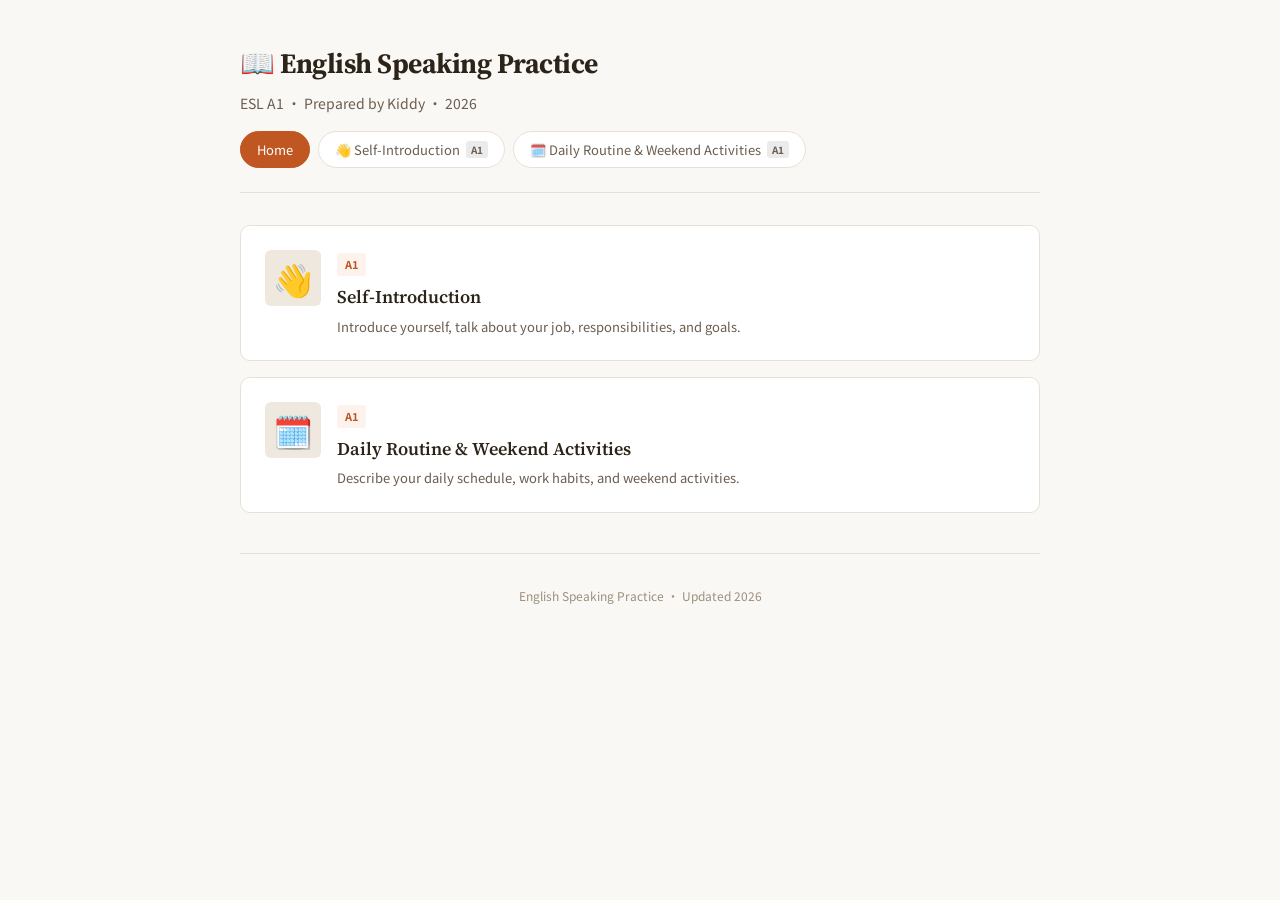
==== index.html @ 865c1ef8 "Initial commit: Unit 1 & Unit 2" ====
<!DOCTYPE html>
<html lang="en">
<head>
  <meta charset="UTF-8">
  <meta name="viewport" content="width=device-width, initial-scale=1.0">
  <title>English Speaking Practice</title>
  <link rel="stylesheet" href="css/style.css">
  <link rel="icon" href="data:image/svg+xml,<svg xmlns='http://www.w3.org/2000/svg' viewBox='0 0 100 100'><text y='.9em' font-size='90'>📖</text></svg>">
</head>
<body>
  <div class="app">
    <header class="site-header">
      <h1>📖 English Speaking Practice</h1>
      <p class="subtitle">ESL A1 · Prepared by Kiddy · 2026</p>
      <nav id="nav"></nav>
    </header>
    <main id="content">
      <p>Loading...</p>
    </main>
    <footer class="site-footer">
      English Speaking Practice · Updated 2026
    </footer>
  </div>
  <script src="js/app.js"></script>
</body>
</html>
---- css/style.css ----
@import url('https://fonts.googleapis.com/css2?family=Noto+Sans+TC:wght@300;400;500;700&family=Source+Serif+4:ital,wght@0,400;0,600;0,700;1,400&family=JetBrains+Mono:wght@400;500&display=swap');

:root {
  --bg: #faf8f5;
  --bg-card: #ffffff;
  --bg-hover: #f5f0ea;
  --bg-accent: #eee8df;
  --text: #2c2418;
  --text-secondary: #6b5d4f;
  --text-muted: #9c8e7e;
  --accent: #c05621;
  --accent-light: #fef3ec;
  --accent-dark: #9c3f12;
  --green: #2d6a4f;
  --green-light: #ecf5f0;
  --blue: #2563eb;
  --blue-light: #eff6ff;
  --border: #e8e0d6;
  --shadow: 0 1px 3px rgba(44,36,24,0.06), 0 1px 2px rgba(44,36,24,0.04);
  --shadow-lg: 0 4px 12px rgba(44,36,24,0.08), 0 2px 4px rgba(44,36,24,0.04);
  --radius: 10px;
  --radius-sm: 6px;
  --font-body: 'Noto Sans TC', sans-serif;
  --font-heading: 'Source Serif 4', serif;
  --font-mono: 'JetBrains Mono', monospace;
}

* { margin: 0; padding: 0; box-sizing: border-box; }

body {
  font-family: var(--font-body);
  background: var(--bg);
  color: var(--text);
  line-height: 1.7;
  font-size: 15px;
  -webkit-font-smoothing: antialiased;
}

/* ── Layout ── */
.app { max-width: 840px; margin: 0 auto; padding: 0 20px; }

/* ── Header ── */
.site-header {
  padding: 40px 0 24px;
  border-bottom: 1px solid var(--border);
  margin-bottom: 32px;
}
.site-header h1 {
  font-family: var(--font-heading);
  font-size: 28px;
  font-weight: 700;
  letter-spacing: -0.5px;
  color: var(--text);
}
.site-header .subtitle {
  color: var(--text-secondary);
  font-size: 14px;
  margin-top: 4px;
}
.site-header nav {
  display: flex;
  gap: 8px;
  margin-top: 16px;
  flex-wrap: wrap;
}
.nav-btn {
  display: inline-flex;
  align-items: center;
  gap: 6px;
  padding: 8px 16px;
  border: 1px solid var(--border);
  border-radius: 20px;
  background: var(--bg-card);
  color: var(--text-secondary);
  font-size: 13px;
  font-family: var(--font-body);
  cursor: pointer;
  transition: all 0.2s;
  text-decoration: none;
}
.nav-btn:hover { border-color: var(--accent); color: var(--accent); }
.nav-btn.active {
  background: var(--accent);
  color: white;
  border-color: var(--accent);
}
.nav-btn .level-tag {
  font-size: 10px;
  font-weight: 700;
  background: rgba(0,0,0,0.08);
  padding: 1px 5px;
  border-radius: 3px;
}
.nav-btn.active .level-tag {
  background: rgba(255,255,255,0.25);
}

/* ── Home ── */
.home-grid {
  display: grid;
  grid-template-columns: 1fr;
  gap: 16px;
}
.unit-card {
  background: var(--bg-card);
  border: 1px solid var(--border);
  border-radius: var(--radius);
  padding: 24px;
  cursor: pointer;
  transition: all 0.2s;
  display: flex;
  gap: 16px;
  align-items: flex-start;
}
.unit-card:hover {
  box-shadow: var(--shadow-lg);
  border-color: var(--accent);
  transform: translateY(-1px);
}
.unit-card .icon {
  font-size: 32px;
  flex-shrink: 0;
  width: 56px;
  height: 56px;
  display: flex;
  align-items: center;
  justify-content: center;
  background: var(--bg-accent);
  border-radius: var(--radius-sm);
}
.unit-card .info h3 {
  font-family: var(--font-heading);
  font-size: 18px;
  font-weight: 600;
  margin-bottom: 4px;
}
.unit-card .info p {
  color: var(--text-secondary);
  font-size: 13px;
  line-height: 1.5;
}
.unit-card .info .level {
  display: inline-block;
  font-size: 11px;
  font-weight: 700;
  color: var(--accent);
  background: var(--accent-light);
  padding: 2px 8px;
  border-radius: 3px;
  margin-bottom: 6px;
}

/* ── Unit Content ── */
.unit-view { padding-bottom: 80px; }
.unit-header {
  margin-bottom: 32px;
}
.unit-header h2 {
  font-family: var(--font-heading);
  font-size: 26px;
  font-weight: 700;
}
.unit-header .meta {
  color: var(--text-muted);
  font-size: 13px;
  margin-top: 4px;
}
.back-btn {
  display: inline-flex;
  align-items: center;
  gap: 4px;
  color: var(--text-secondary);
  font-size: 13px;
  cursor: pointer;
  margin-bottom: 12px;
  padding: 4px 0;
  border: none;
  background: none;
  font-family: var(--font-body);
}
.back-btn:hover { color: var(--accent); }

/* ── Section ── */
.section {
  margin-bottom: 32px;
}
.section-header {
  display: flex;
  align-items: center;
  justify-content: space-between;
  padding: 12px 0;
  border-bottom: 2px solid var(--border);
  margin-bottom: 16px;
  cursor: pointer;
  user-select: none;
}
.section-header h3 {
  font-family: var(--font-heading);
  font-size: 19px;
  font-weight: 600;
}
.section-header .toggle {
  font-size: 18px;
  color: var(--text-muted);
  transition: transform 0.2s;
}
.section-header .toggle.open { transform: rotate(180deg); }
.section-subtitle {
  color: var(--text-secondary);
  font-size: 13px;
  margin-bottom: 12px;
}

/* ── Vocabulary Table ── */
.vocab-table {
  width: 100%;
  border-collapse: collapse;
  background: var(--bg-card);
  border-radius: var(--radius);
  overflow: hidden;
  border: 1px solid var(--border);
}
.vocab-table th {
  text-align: left;
  padding: 10px 14px;
  font-size: 11px;
  font-weight: 700;
  text-transform: uppercase;
  letter-spacing: 0.5px;
  color: var(--text-muted);
  background: var(--bg-accent);
  border-bottom: 1px solid var(--border);
}
.vocab-table td {
  padding: 10px 14px;
  border-bottom: 1px solid var(--border);
  font-size: 14px;
  vertical-align: top;
}
.vocab-table tr:last-child td { border-bottom: none; }
.vocab-table tr:hover td { background: var(--bg-hover); }
.vocab-word {
  font-weight: 600;
  color: var(--accent-dark);
}
.vocab-chinese { color: var(--text-secondary); }
.vocab-example {
  color: var(--text-secondary);
  font-size: 13px;
  font-style: italic;
}

/* ── Practice Cards ── */
.practice-group { margin-bottom: 16px; }
.practice-label {
  font-weight: 600;
  font-size: 14px;
  color: var(--green);
  margin-bottom: 8px;
}
.practice-lines {
  background: var(--bg-card);
  border: 1px solid var(--border);
  border-radius: var(--radius);
  overflow: hidden;
}
.practice-line {
  padding: 10px 16px;
  border-bottom: 1px solid var(--border);
  font-size: 14px;
  line-height: 1.6;
  cursor: pointer;
  transition: background 0.15s;
  position: relative;
}
.practice-line:last-child { border-bottom: none; }
.practice-line:hover { background: var(--bg-hover); }
.practice-line.hidden-text .line-text {
  filter: blur(5px);
  user-select: none;
}
.practice-line.revealed .line-text { filter: none; }
.line-number {
  display: inline-block;
  width: 22px;
  color: var(--text-muted);
  font-size: 12px;
  font-family: var(--font-mono);
}

/* ── Fill in Blank ── */
.fill-item {
  background: var(--bg-card);
  border: 1px solid var(--border);
  border-radius: var(--radius);
  padding: 16px;
  margin-bottom: 10px;
}
.fill-prompt {
  font-family: var(--font-mono);
  font-size: 13px;
  color: var(--accent);
  margin-bottom: 6px;
}
.fill-template {
  font-size: 15px;
  margin-bottom: 8px;
}
.fill-answer {
  font-size: 14px;
  color: var(--green);
  padding: 8px 12px;
  background: var(--green-light);
  border-radius: var(--radius-sm);
  cursor: pointer;
  transition: all 0.2s;
}
.fill-answer.hidden {
  filter: blur(5px);
  user-select: none;
}

/* ── Q&A ── */
.qa-item {
  background: var(--bg-card);
  border: 1px solid var(--border);
  border-radius: var(--radius);
  padding: 16px;
  margin-bottom: 10px;
}
.qa-question {
  font-weight: 600;
  font-size: 15px;
  margin-bottom: 6px;
}
.qa-hint {
  color: var(--text-secondary);
  font-size: 13px;
  font-style: italic;
  cursor: pointer;
  padding: 6px 10px;
  background: var(--bg-accent);
  border-radius: var(--radius-sm);
  transition: all 0.2s;
}
.qa-hint.hidden {
  filter: blur(4px);
  user-select: none;
}

/* ── Role Play ── */
.scenario-name {
  font-weight: 600;
  font-size: 14px;
  color: var(--blue);
  margin-bottom: 10px;
  padding: 6px 12px;
  background: var(--blue-light);
  border-radius: var(--radius-sm);
  display: inline-block;
}
.dialogue {
  background: var(--bg-card);
  border: 1px solid var(--border);
  border-radius: var(--radius);
  overflow: hidden;
  margin-bottom: 16px;
}
.dialogue-line {
  padding: 10px 16px;
  border-bottom: 1px solid var(--border);
  display: flex;
  gap: 10px;
  font-size: 14px;
}
.dialogue-line:last-child { border-bottom: none; }
.speaker {
  font-weight: 700;
  flex-shrink: 0;
  min-width: 60px;
  color: var(--accent);
}
.speaker.b { color: var(--green); }

/* ── Phrases ── */
.phrase-card {
  background: var(--bg-card);
  border: 1px solid var(--border);
  border-radius: var(--radius);
  padding: 16px;
  margin-bottom: 10px;
}
.phrase-main {
  font-weight: 600;
  font-size: 16px;
  color: var(--accent-dark);
  margin-bottom: 4px;
}
.phrase-question {
  font-size: 13px;
  color: var(--blue);
  margin-bottom: 4px;
}
.phrase-example {
  font-size: 14px;
  color: var(--text-secondary);
}

/* ── Grammar ── */
.grammar-card {
  background: var(--bg-card);
  border: 1px solid var(--border);
  border-radius: var(--radius);
  padding: 16px;
  margin-bottom: 10px;
}
.grammar-rule {
  font-weight: 600;
  font-size: 15px;
  margin-bottom: 6px;
}
.grammar-usage {
  font-size: 13px;
  color: var(--text-secondary);
  margin-bottom: 8px;
}
.grammar-examples {
  display: flex;
  flex-wrap: wrap;
  gap: 6px;
}
.grammar-example-tag {
  font-size: 13px;
  padding: 4px 10px;
  background: var(--accent-light);
  border-radius: 12px;
  color: var(--accent-dark);
  font-family: var(--font-mono);
}
.grammar-example-sentence {
  font-size: 14px;
  padding: 6px 0;
  border-bottom: 1px solid var(--border);
  color: var(--text);
}
.grammar-example-sentence:last-child { border-bottom: none; }

/* ── Conversation ── */
.convo-card {
  background: var(--bg-card);
  border: 1px solid var(--border);
  border-radius: var(--radius);
  padding: 16px;
  margin-bottom: 10px;
}
.convo-question {
  font-weight: 600;
  font-size: 15px;
  margin-bottom: 8px;
  color: var(--blue);
}
.convo-answer {
  font-size: 14px;
  padding: 6px 10px;
  margin-bottom: 4px;
  background: var(--bg-hover);
  border-radius: var(--radius-sm);
  cursor: pointer;
  transition: all 0.15s;
}
.convo-answer:hover { background: var(--accent-light); }

/* ── Reading ── */
.reading-para {
  background: var(--bg-card);
  border: 1px solid var(--border);
  border-radius: var(--radius);
  padding: 16px;
  margin-bottom: 10px;
}
.reading-text {
  font-size: 15px;
  line-height: 1.8;
  margin-bottom: 8px;
}
.reading-vocab {
  display: flex;
  flex-wrap: wrap;
  gap: 4px;
}
.reading-vocab-tag {
  font-size: 11px;
  padding: 2px 8px;
  background: var(--accent-light);
  border-radius: 10px;
  color: var(--accent-dark);
  font-weight: 500;
}
.comprehension-item {
  background: var(--bg-card);
  border: 1px solid var(--border);
  border-radius: var(--radius);
  padding: 14px;
  margin-bottom: 8px;
}
.comprehension-q {
  font-weight: 600;
  font-size: 14px;
  margin-bottom: 6px;
}
.comprehension-a {
  font-size: 14px;
  color: var(--green);
  padding: 6px 10px;
  background: var(--green-light);
  border-radius: var(--radius-sm);
  cursor: pointer;
}
.comprehension-a.hidden {
  filter: blur(5px);
  user-select: none;
}

/* ── Tips / Notes ── */
.tip-card {
  display: flex;
  gap: 12px;
  background: var(--bg-card);
  border: 1px solid var(--border);
  border-radius: var(--radius);
  padding: 14px;
  margin-bottom: 8px;
  align-items: flex-start;
}
.tip-phrase {
  font-weight: 600;
  font-size: 14px;
  color: var(--accent-dark);
  min-width: 140px;
  flex-shrink: 0;
}
.tip-chinese {
  font-size: 13px;
  color: var(--text-muted);
}
.tip-example {
  font-size: 13px;
  color: var(--text-secondary);
  font-style: italic;
}

.note-card {
  background: var(--bg-card);
  border: 1px solid var(--border);
  border-left: 3px solid var(--accent);
  border-radius: var(--radius-sm);
  padding: 12px 14px;
  margin-bottom: 8px;
}
.note-point {
  font-weight: 600;
  font-size: 14px;
  margin-bottom: 4px;
}
.note-detail {
  font-size: 13px;
  color: var(--text-secondary);
  line-height: 1.6;
}
.note-chinese {
  font-size: 12px;
  color: var(--text-muted);
  margin-top: 2px;
}

/* ── Controls ── */
.section-controls {
  display: flex;
  gap: 8px;
  margin-bottom: 12px;
}
.ctrl-btn {
  font-size: 12px;
  padding: 5px 12px;
  border: 1px solid var(--border);
  border-radius: 14px;
  background: var(--bg-card);
  color: var(--text-secondary);
  cursor: pointer;
  font-family: var(--font-body);
  transition: all 0.15s;
}
.ctrl-btn:hover { border-color: var(--accent); color: var(--accent); }
.ctrl-btn.active { background: var(--accent); color: white; border-color: var(--accent); }

/* ── Footer ── */
.site-footer {
  text-align: center;
  padding: 32px 0;
  color: var(--text-muted);
  font-size: 12px;
  border-top: 1px solid var(--border);
  margin-top: 40px;
}

/* ── Responsive ── */
@media (max-width: 600px) {
  .app { padding: 0 14px; }
  .site-header h1 { font-size: 22px; }
  .unit-header h2 { font-size: 22px; }
  .vocab-table { font-size: 13px; }
  .vocab-table th, .vocab-table td { padding: 8px 10px; }
  .tip-card { flex-direction: column; gap: 4px; }
  .tip-phrase { min-width: auto; }
  .unit-card { padding: 16px; }
}

/* ── Animation ── */
.section-body {
  overflow: hidden;
  transition: max-height 0.3s ease;
}
.section-body.collapsed {
  max-height: 0 !important;
  overflow: hidden;
}

/* ── Misc ── */
.hidden { display: none; }
.clickable { cursor: pointer; }
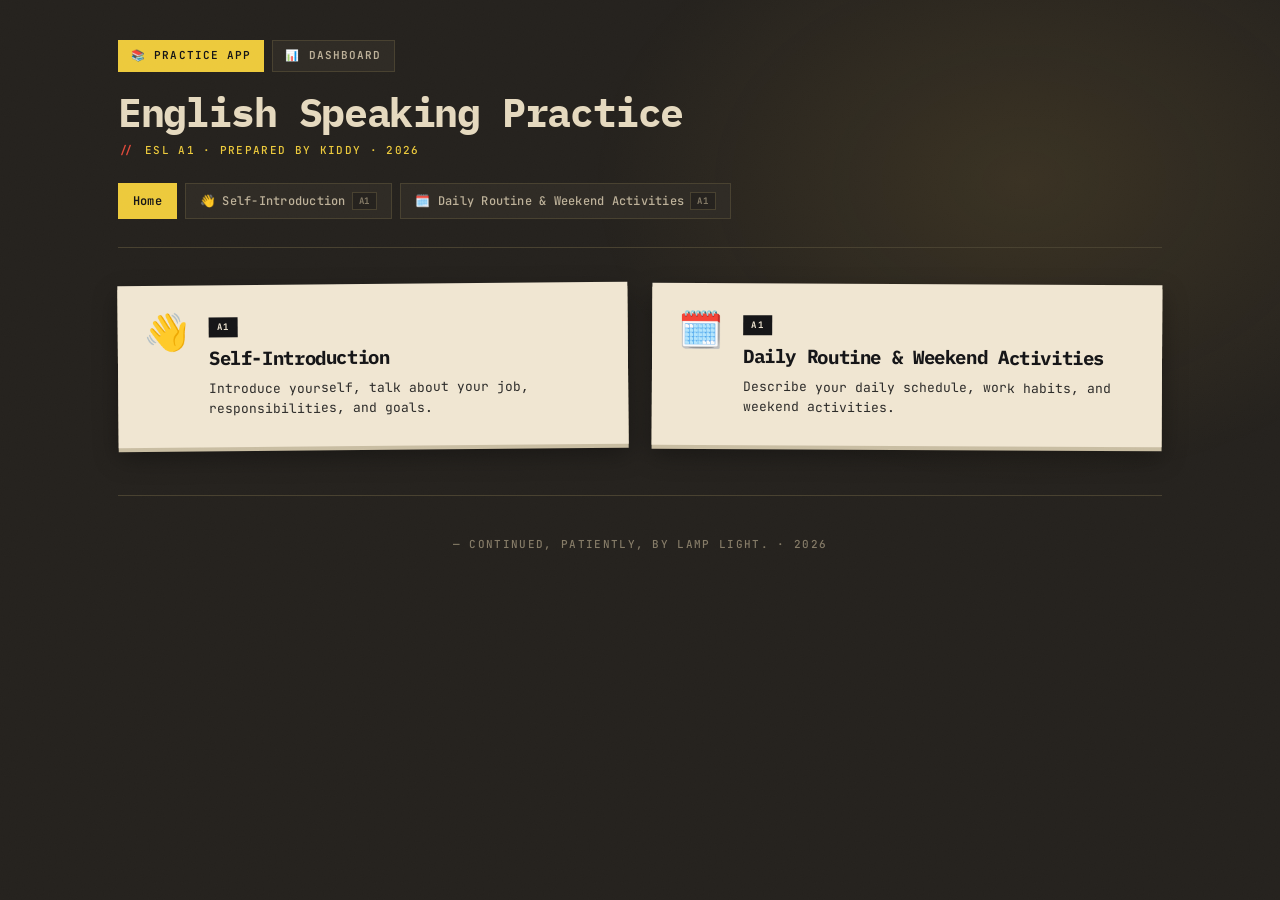
==== commit 74792ec5: "refactor: unify practice app styling with dashboard - Rewrite css/style.css with warm walnut + JetBr" ====
--- a/index.html
+++ b/index.html
@@ -3,22 +3,26 @@
 <head>
   <meta charset="UTF-8">
   <meta name="viewport" content="width=device-width, initial-scale=1.0">
-  <title>English Speaking Practice</title>
+  <title>English Speaking Practice — Yu Mark</title>
   <link rel="stylesheet" href="css/style.css">
-  <link rel="icon" href="data:image/svg+xml,<svg xmlns='http://www.w3.org/2000/svg' viewBox='0 0 100 100'><text y='.9em' font-size='90'>📖</text></svg>">
+  <link rel="icon" href="data:image/svg+xml,<svg xmlns='http://www.w3.org/2000/svg' viewBox='0 0 100 100'><text y='.9em' font-size='90'>📚</text></svg>">
 </head>
 <body>
   <div class="app">
     <header class="site-header">
-      <h1>📖 English Speaking Practice</h1>
+      <nav class="top-nav">
+        <a href="index.html" class="active">📚 Practice App</a>
+        <a href="dashboard.html">📊 Dashboard</a>
+      </nav>
+      <h1>English Speaking Practice</h1>
       <p class="subtitle">ESL A1 · Prepared by Kiddy · 2026</p>
       <nav id="nav"></nav>
     </header>
     <main id="content">
-      <p>Loading...</p>
+      <p style="font-family: var(--font-mono); color: var(--text-dim); padding: 20px 0;">// Loading…</p>
     </main>
     <footer class="site-footer">
-      English Speaking Practice · Updated 2026
+      — continued, patiently, by lamp light. · 2026
     </footer>
   </div>
   <script src="js/app.js"></script>
--- a/css/style.css
+++ b/css/style.css
@@ -1,630 +1,1075 @@
-@import url('https://fonts.googleapis.com/css2?family=Noto+Sans+TC:wght@300;400;500;700&family=Source+Serif+4:ital,wght@0,400;0,600;0,700;1,400&family=JetBrains+Mono:wght@400;500&display=swap');
+@import url('https://fonts.googleapis.com/css2?family=JetBrains+Mono:ital,wght@0,100..800;1,100..800&family=IBM+Plex+Mono:ital,wght@0,100;0,200;0,300;0,400;0,500;0,600;0,700;1,100;1,200;1,300;1,400;1,500;1,600;1,700&family=Noto+Sans+TC:wght@300;400;500;700&display=swap');
 
 :root {
-  --bg: #faf8f5;
-  --bg-card: #ffffff;
-  --bg-hover: #f5f0ea;
-  --bg-accent: #eee8df;
-  --text: #2c2418;
-  --text-secondary: #6b5d4f;
-  --text-muted: #9c8e7e;
-  --accent: #c05621;
-  --accent-light: #fef3ec;
-  --accent-dark: #9c3f12;
-  --green: #2d6a4f;
-  --green-light: #ecf5f0;
-  --blue: #2563eb;
-  --blue-light: #eff6ff;
-  --border: #e8e0d6;
-  --shadow: 0 1px 3px rgba(44,36,24,0.06), 0 1px 2px rgba(44,36,24,0.04);
-  --shadow-lg: 0 4px 12px rgba(44,36,24,0.08), 0 2px 4px rgba(44,36,24,0.04);
-  --radius: 10px;
-  --radius-sm: 6px;
-  --font-body: 'Noto Sans TC', sans-serif;
-  --font-heading: 'Source Serif 4', serif;
-  --font-mono: 'JetBrains Mono', monospace;
+  /* The dark desk — warm walnut tones */
+  --desk: #24211D;
+  --desk-soft: #2E2A24;
+  --desk-light: #3A352C;
+  --desk-edge: #48412F;
+
+  /* Paper — cream that glows in lamp light */
+  --paper: #F0E6D2;
+  --paper-bright: #FBF4E3;
+  --paper-shadow: #D6CBB2;
+  --paper-edge: #C9BDA2;
+
+  /* Text on dark */
+  --text: #E5D9BE;
+  --text-secondary: #BDB199;
+  --text-dim: #847A66;
+
+  /* Ink on paper */
+  --ink: #141416;
+  --ink-soft: #2B2A28;
+  --ink-light: #6A6657;
+
+  /* Annotation pens */
+  --highlight: #EDCA3B;
+  --highlight-deep: #D9B828;
+  --pen: #E0493A;
+  --pen-deep: #B9311D;
+
+  /* Aliases (for legacy JS references) */
+  --accent: var(--highlight);
+  --accent-dark: var(--highlight-deep);
+  --green: #7A8470;
+  --blue: var(--highlight);
+  --border: var(--paper-edge);
+
+  /* Shadows */
+  --shadow: 0 4px 0 var(--paper-edge), 0 10px 24px rgba(0,0,0,0.35);
+  --shadow-lg: 0 6px 0 var(--paper-edge), 0 18px 40px rgba(0,0,0,0.4);
+  --shadow-card: 0 2px 0 var(--paper-edge), 0 6px 16px rgba(0,0,0,0.25);
+
+  /* Geometry */
+  --radius: 0;
+  --radius-sm: 0;
+
+  /* Fonts — mono primary, Noto Sans TC fallback for Chinese characters */
+  --font-body: "JetBrains Mono", "Noto Sans TC", ui-monospace, monospace;
+  --font-heading: "IBM Plex Mono", "Noto Sans TC", "JetBrains Mono", monospace;
+  --font-mono: "JetBrains Mono", ui-monospace, monospace;
+
+  /* Lamp warmth */
+  --lamp-glow: rgba(244, 195, 82, 0.10);
 }
 
 * { margin: 0; padding: 0; box-sizing: border-box; }
 
+html { scroll-behavior: smooth; }
+
 body {
   font-family: var(--font-body);
-  background: var(--bg);
+  font-size: 15px;
+  line-height: 1.6;
+  background: var(--desk);
   color: var(--text);
-  line-height: 1.7;
-  font-size: 15px;
-  -webkit-font-smoothing: antialiased;
-}
-
-/* ── Layout ── */
-.app { max-width: 840px; margin: 0 auto; padding: 0 20px; }
-
-/* ── Header ── */
+  font-weight: 400;
+  min-height: 100vh;
+  position: relative;
+  font-feature-settings: "ss02", "calt";
+}
+
+/* Desk lamp glow */
+body::after {
+  content: '';
+  position: fixed;
+  top: -20vh;
+  right: -20vw;
+  width: 80vw;
+  height: 80vh;
+  background: radial-gradient(ellipse, var(--lamp-glow) 0%, transparent 60%);
+  pointer-events: none;
+  z-index: 0;
+}
+
+/* Film grain */
+body::before {
+  content: '';
+  position: fixed;
+  inset: 0;
+  background-image: url("data:image/svg+xml;utf8,<svg xmlns='http://www.w3.org/2000/svg' width='220' height='220'><filter id='n'><feTurbulence type='fractalNoise' baseFrequency='0.85' numOctaves='3'/><feColorMatrix values='0 0 0 0 0.95 0 0 0 0 0.9 0 0 0 0 0.8 0 0 0 0.3 0'/></filter><rect width='100%25' height='100%25' filter='url(%23n)'/></svg>");
+  opacity: 0.04;
+  pointer-events: none;
+  z-index: 200;
+  mix-blend-mode: screen;
+}
+
+.app {
+  max-width: 1100px;
+  margin: 0 auto;
+  padding: 40px 28px 80px;
+  position: relative;
+  z-index: 1;
+}
+
+/* ═══════════════════════════════ */
+/* SITE HEADER                     */
+/* ═══════════════════════════════ */
+
 .site-header {
-  padding: 40px 0 24px;
-  border-bottom: 1px solid var(--border);
-  margin-bottom: 32px;
-}
+  padding-bottom: 28px;
+  margin-bottom: 36px;
+  border-bottom: 1px solid var(--desk-edge);
+  position: relative;
+}
+
 .site-header h1 {
   font-family: var(--font-heading);
-  font-size: 28px;
-  font-weight: 700;
-  letter-spacing: -0.5px;
+  font-weight: 700;
+  font-size: clamp(26px, 4vw, 40px);
+  line-height: 1.1;
+  letter-spacing: -0.035em;
   color: var(--text);
-}
+  margin-bottom: 8px;
+}
+
 .site-header .subtitle {
-  color: var(--text-secondary);
-  font-size: 14px;
-  margin-top: 4px;
-}
-.site-header nav {
+  font-family: var(--font-mono);
+  font-size: 11px;
+  font-weight: 500;
+  letter-spacing: 0.12em;
+  text-transform: uppercase;
+  color: var(--highlight);
+  margin-bottom: 24px;
+}
+
+.site-header .subtitle::before {
+  content: '// ';
+  color: var(--pen);
+  font-weight: 700;
+  margin-right: 2px;
+}
+
+/* Top nav to switch between dashboard and practice */
+.top-nav {
   display: flex;
   gap: 8px;
-  margin-top: 16px;
+  margin-bottom: 18px;
   flex-wrap: wrap;
 }
+
+.top-nav a {
+  font-family: var(--font-mono);
+  font-size: 11px;
+  font-weight: 600;
+  letter-spacing: 0.1em;
+  text-transform: uppercase;
+  padding: 6px 12px;
+  border: 1px solid var(--desk-edge);
+  color: var(--text-secondary);
+  text-decoration: none;
+  background: var(--desk-soft);
+  transition: all 0.15s ease;
+}
+
+.top-nav a:hover {
+  border-color: var(--highlight);
+  color: var(--highlight);
+}
+
+.top-nav a.active {
+  background: var(--highlight);
+  color: var(--ink);
+  border-color: var(--highlight);
+}
+
+/* ═══════════════════════════════ */
+/* MAIN NAVIGATION                 */
+/* ═══════════════════════════════ */
+
+nav#nav {
+  display: flex;
+  flex-wrap: wrap;
+  gap: 8px;
+  margin-top: 8px;
+}
+
 .nav-btn {
+  font-family: var(--font-mono);
+  font-size: 12px;
+  font-weight: 500;
+  letter-spacing: 0.02em;
+  padding: 8px 14px;
+  background: var(--desk-soft);
+  color: var(--text-secondary);
+  border: 1px solid var(--desk-edge);
+  cursor: pointer;
+  transition: all 0.2s ease;
   display: inline-flex;
   align-items: center;
   gap: 6px;
-  padding: 8px 16px;
-  border: 1px solid var(--border);
-  border-radius: 20px;
-  background: var(--bg-card);
-  color: var(--text-secondary);
-  font-size: 13px;
-  font-family: var(--font-body);
-  cursor: pointer;
-  transition: all 0.2s;
-  text-decoration: none;
-}
-.nav-btn:hover { border-color: var(--accent); color: var(--accent); }
+}
+
+.nav-btn:hover {
+  border-color: var(--highlight);
+  color: var(--highlight);
+}
+
 .nav-btn.active {
-  background: var(--accent);
-  color: white;
-  border-color: var(--accent);
-}
-.nav-btn .level-tag {
-  font-size: 10px;
-  font-weight: 700;
-  background: rgba(0,0,0,0.08);
-  padding: 1px 5px;
-  border-radius: 3px;
-}
+  background: var(--highlight);
+  color: var(--ink);
+  border-color: var(--highlight);
+  font-weight: 600;
+}
+
+.level-tag {
+  font-size: 9px;
+  font-weight: 700;
+  letter-spacing: 0.1em;
+  padding: 2px 6px;
+  background: var(--desk);
+  color: var(--text-dim);
+  border: 1px solid var(--desk-edge);
+}
+
 .nav-btn.active .level-tag {
-  background: rgba(255,255,255,0.25);
-}
-
-/* ── Home ── */
+  background: var(--ink);
+  color: var(--highlight);
+  border-color: var(--ink);
+}
+
+/* ═══════════════════════════════ */
+/* HOME GRID — Unit Cards          */
+/* ═══════════════════════════════ */
+
 .home-grid {
   display: grid;
-  grid-template-columns: 1fr;
-  gap: 16px;
-}
+  grid-template-columns: repeat(auto-fit, minmax(320px, 1fr));
+  gap: 24px;
+  margin-top: 24px;
+}
+
 .unit-card {
-  background: var(--bg-card);
-  border: 1px solid var(--border);
-  border-radius: var(--radius);
-  padding: 24px;
+  background: var(--paper);
+  color: var(--ink);
+  padding: 28px 26px;
   cursor: pointer;
-  transition: all 0.2s;
   display: flex;
-  gap: 16px;
+  gap: 20px;
   align-items: flex-start;
-}
+  box-shadow: var(--shadow);
+  transition: transform 0.35s cubic-bezier(0.2, 0.7, 0.2, 1), box-shadow 0.35s ease;
+  position: relative;
+}
+
+.unit-card:nth-child(odd) { transform: rotate(-0.5deg); }
+.unit-card:nth-child(even) { transform: rotate(0.3deg); }
+
 .unit-card:hover {
-  box-shadow: var(--shadow-lg);
-  border-color: var(--accent);
-  transform: translateY(-1px);
-}
+  transform: translateY(-4px) rotate(0) !important;
+  box-shadow: var(--shadow-lg), 0 0 40px rgba(237, 202, 59, 0.08);
+}
+
 .unit-card .icon {
-  font-size: 32px;
+  font-size: 36px;
+  line-height: 1;
   flex-shrink: 0;
-  width: 56px;
-  height: 56px;
+}
+
+.unit-card .info { flex: 1; }
+
+.unit-card .level {
+  display: inline-block;
+  font-family: var(--font-mono);
+  font-size: 9px;
+  font-weight: 700;
+  letter-spacing: 0.15em;
+  padding: 3px 8px;
+  background: var(--ink);
+  color: var(--paper);
+  margin-bottom: 10px;
+  text-transform: uppercase;
+}
+
+.unit-card h3 {
+  font-family: var(--font-heading);
+  font-weight: 700;
+  font-size: 19px;
+  line-height: 1.25;
+  letter-spacing: -0.02em;
+  color: var(--ink);
+  margin-bottom: 8px;
+}
+
+.unit-card p {
+  font-family: var(--font-body);
+  font-size: 13px;
+  font-weight: 400;
+  line-height: 1.55;
+  color: var(--ink-soft);
+}
+
+/* ═══════════════════════════════ */
+/* UNIT VIEW                       */
+/* ═══════════════════════════════ */
+
+.unit-view {
   display: flex;
-  align-items: center;
-  justify-content: center;
-  background: var(--bg-accent);
-  border-radius: var(--radius-sm);
-}
-.unit-card .info h3 {
-  font-family: var(--font-heading);
-  font-size: 18px;
-  font-weight: 600;
-  margin-bottom: 4px;
-}
-.unit-card .info p {
+  flex-direction: column;
+  gap: 20px;
+}
+
+.back-btn {
+  font-family: var(--font-mono);
+  font-size: 11px;
+  font-weight: 600;
+  letter-spacing: 0.1em;
+  text-transform: uppercase;
+  padding: 8px 14px;
+  background: transparent;
   color: var(--text-secondary);
-  font-size: 13px;
-  line-height: 1.5;
-}
-.unit-card .info .level {
-  display: inline-block;
+  border: 1px solid var(--desk-edge);
+  cursor: pointer;
+  align-self: flex-start;
+  transition: all 0.15s ease;
+}
+
+.back-btn:hover {
+  color: var(--pen);
+  border-color: var(--pen);
+}
+
+.unit-header {
+  padding-bottom: 24px;
+  margin-bottom: 12px;
+  border-bottom: 1px solid var(--desk-edge);
+}
+
+.unit-header h2 {
+  font-family: var(--font-heading);
+  font-weight: 700;
+  font-size: clamp(26px, 3.5vw, 36px);
+  line-height: 1.1;
+  letter-spacing: -0.03em;
+  color: var(--text);
+  margin-bottom: 8px;
+}
+
+.unit-header .meta {
+  font-family: var(--font-mono);
   font-size: 11px;
-  font-weight: 700;
-  color: var(--accent);
-  background: var(--accent-light);
-  padding: 2px 8px;
-  border-radius: 3px;
-  margin-bottom: 6px;
-}
-
-/* ── Unit Content ── */
-.unit-view { padding-bottom: 80px; }
-.unit-header {
-  margin-bottom: 32px;
-}
-.unit-header h2 {
-  font-family: var(--font-heading);
-  font-size: 26px;
-  font-weight: 700;
-}
-.unit-header .meta {
-  color: var(--text-muted);
-  font-size: 13px;
-  margin-top: 4px;
-}
-.back-btn {
-  display: inline-flex;
-  align-items: center;
-  gap: 4px;
-  color: var(--text-secondary);
-  font-size: 13px;
-  cursor: pointer;
-  margin-bottom: 12px;
-  padding: 4px 0;
-  border: none;
-  background: none;
-  font-family: var(--font-body);
-}
-.back-btn:hover { color: var(--accent); }
-
-/* ── Section ── */
+  font-weight: 500;
+  letter-spacing: 0.12em;
+  text-transform: uppercase;
+  color: var(--highlight);
+}
+
+/* ═══════════════════════════════ */
+/* SECTIONS (paper cards)          */
+/* ═══════════════════════════════ */
+
 .section {
-  margin-bottom: 32px;
-}
+  background: var(--paper);
+  color: var(--ink);
+  padding: 0;
+  box-shadow: var(--shadow-card);
+  position: relative;
+  overflow: hidden;
+}
+
 .section-header {
   display: flex;
   align-items: center;
   justify-content: space-between;
-  padding: 12px 0;
-  border-bottom: 2px solid var(--border);
-  margin-bottom: 16px;
+  padding: 20px 28px;
   cursor: pointer;
-  user-select: none;
-}
+  background: var(--paper-bright);
+  border-bottom: 1.5px solid var(--ink);
+  transition: background 0.15s ease;
+}
+
+.section-header:hover {
+  background: var(--paper);
+}
+
 .section-header h3 {
   font-family: var(--font-heading);
-  font-size: 19px;
-  font-weight: 600;
-}
-.section-header .toggle {
+  font-weight: 700;
   font-size: 18px;
-  color: var(--text-muted);
-  transition: transform 0.2s;
-}
-.section-header .toggle.open { transform: rotate(180deg); }
+  line-height: 1.2;
+  letter-spacing: -0.02em;
+  color: var(--ink);
+}
+
+.toggle {
+  font-family: var(--font-mono);
+  font-size: 16px;
+  color: var(--pen);
+  transition: transform 0.3s ease;
+  font-weight: 700;
+}
+
+.toggle:not(.open) { transform: rotate(-90deg); }
+
 .section-subtitle {
-  color: var(--text-secondary);
+  padding: 12px 28px 0;
+  font-family: var(--font-body);
   font-size: 13px;
-  margin-bottom: 12px;
-}
-
-/* ── Vocabulary Table ── */
+  color: var(--ink-light);
+  font-style: italic;
+}
+
+.section-body {
+  padding: 24px 28px 28px;
+}
+
+/* ═══════════════════════════════ */
+/* SECTION CONTROLS                */
+/* ═══════════════════════════════ */
+
+.section-controls {
+  display: flex;
+  flex-wrap: wrap;
+  gap: 8px;
+  margin-bottom: 20px;
+  padding-bottom: 16px;
+  border-bottom: 1px dashed var(--paper-edge);
+}
+
+.ctrl-btn {
+  font-family: var(--font-mono);
+  font-size: 10px;
+  font-weight: 600;
+  letter-spacing: 0.1em;
+  text-transform: uppercase;
+  padding: 6px 12px;
+  background: transparent;
+  color: var(--ink);
+  border: 1.5px solid var(--ink);
+  cursor: pointer;
+  transition: all 0.15s ease;
+}
+
+.ctrl-btn:hover {
+  background: var(--highlight);
+  border-color: var(--highlight);
+}
+
+.ctrl-btn.active {
+  background: var(--pen);
+  color: var(--paper);
+  border-color: var(--pen);
+}
+
+/* ═══════════════════════════════ */
+/* VOCABULARY TABLE                */
+/* ═══════════════════════════════ */
+
 .vocab-table {
   width: 100%;
   border-collapse: collapse;
-  background: var(--bg-card);
-  border-radius: var(--radius);
-  overflow: hidden;
-  border: 1px solid var(--border);
-}
+  font-size: 13px;
+  font-family: var(--font-body);
+}
+
+.vocab-table thead {
+  background: var(--ink);
+}
+
 .vocab-table th {
+  font-family: var(--font-mono);
+  font-size: 10px;
+  font-weight: 700;
+  letter-spacing: 0.15em;
+  text-transform: uppercase;
+  color: var(--paper);
+  padding: 10px 14px;
   text-align: left;
-  padding: 10px 14px;
+}
+
+.vocab-table td {
+  padding: 12px 14px;
+  border-bottom: 1px dashed var(--paper-edge);
+  vertical-align: top;
+  line-height: 1.5;
+}
+
+.vocab-table tbody tr:hover {
+  background: var(--paper-bright);
+}
+
+.vocab-word {
+  font-family: var(--font-heading);
+  font-weight: 700;
+  color: var(--ink);
+  font-size: 14px;
+  letter-spacing: -0.01em;
+}
+
+.vocab-chinese {
+  color: var(--ink-soft);
+  font-family: var(--font-body);
+  font-weight: 500;
+}
+
+.vocab-example {
+  color: var(--ink-soft);
+  font-style: italic;
+  font-family: var(--font-body);
+}
+
+/* Bold within examples gets highlighter */
+.vocab-example strong,
+.vocab-example b {
+  background: var(--highlight);
+  color: var(--ink);
+  font-style: normal;
+  font-weight: 600;
+  padding: 0 3px;
+}
+
+/* ═══════════════════════════════ */
+/* PRACTICE LINES                  */
+/* ═══════════════════════════════ */
+
+.practice-group {
+  margin-bottom: 24px;
+  padding: 18px 20px;
+  background: var(--paper-bright);
+  border-left: 3px solid var(--highlight);
+}
+
+.practice-label {
+  font-family: var(--font-mono);
+  font-size: 10px;
+  font-weight: 700;
+  letter-spacing: 0.15em;
+  text-transform: uppercase;
+  color: var(--pen);
+  margin-bottom: 12px;
+}
+
+.practice-lines {
+  display: flex;
+  flex-direction: column;
+  gap: 4px;
+}
+
+.practice-line {
+  display: flex;
+  gap: 12px;
+  padding: 8px 0;
+  cursor: pointer;
+  line-height: 1.55;
+  transition: background 0.15s ease;
+}
+
+.practice-line:hover {
+  background: rgba(237, 202, 59, 0.12);
+}
+
+.line-number {
+  font-family: var(--font-mono);
   font-size: 11px;
-  font-weight: 700;
-  text-transform: uppercase;
-  letter-spacing: 0.5px;
-  color: var(--text-muted);
-  background: var(--bg-accent);
-  border-bottom: 1px solid var(--border);
-}
-.vocab-table td {
-  padding: 10px 14px;
-  border-bottom: 1px solid var(--border);
+  font-weight: 600;
+  color: var(--ink-light);
+  min-width: 24px;
+  flex-shrink: 0;
+  padding-top: 2px;
+}
+
+.line-text {
+  font-family: var(--font-body);
   font-size: 14px;
-  vertical-align: top;
-}
-.vocab-table tr:last-child td { border-bottom: none; }
-.vocab-table tr:hover td { background: var(--bg-hover); }
-.vocab-word {
-  font-weight: 600;
-  color: var(--accent-dark);
-}
-.vocab-chinese { color: var(--text-secondary); }
-.vocab-example {
-  color: var(--text-secondary);
-  font-size: 13px;
-  font-style: italic;
-}
-
-/* ── Practice Cards ── */
-.practice-group { margin-bottom: 16px; }
-.practice-label {
-  font-weight: 600;
-  font-size: 14px;
-  color: var(--green);
-  margin-bottom: 8px;
-}
-.practice-lines {
-  background: var(--bg-card);
-  border: 1px solid var(--border);
-  border-radius: var(--radius);
-  overflow: hidden;
-}
-.practice-line {
-  padding: 10px 16px;
-  border-bottom: 1px solid var(--border);
-  font-size: 14px;
-  line-height: 1.6;
-  cursor: pointer;
-  transition: background 0.15s;
-  position: relative;
-}
-.practice-line:last-child { border-bottom: none; }
-.practice-line:hover { background: var(--bg-hover); }
+  color: var(--ink);
+  flex: 1;
+}
+
 .practice-line.hidden-text .line-text {
   filter: blur(5px);
   user-select: none;
 }
-.practice-line.revealed .line-text { filter: none; }
-.line-number {
+
+.practice-line.revealed .line-text {
+  filter: none !important;
+  user-select: text;
+}
+
+/* ═══════════════════════════════ */
+/* FILL-IN-THE-BLANK               */
+/* ═══════════════════════════════ */
+
+.fill-item {
+  padding: 16px 20px;
+  background: var(--paper-bright);
+  border-left: 3px solid var(--highlight);
+  margin-bottom: 12px;
+}
+
+.fill-prompt {
+  font-family: var(--font-mono);
+  font-size: 10px;
+  font-weight: 700;
+  letter-spacing: 0.12em;
+  text-transform: uppercase;
+  color: var(--pen);
+  margin-bottom: 8px;
+}
+
+.fill-template {
+  font-family: var(--font-heading);
+  font-size: 15px;
+  font-weight: 500;
+  color: var(--ink);
+  margin-bottom: 10px;
+  line-height: 1.5;
+}
+
+.fill-answer {
+  font-family: var(--font-body);
+  font-size: 14px;
+  padding: 8px 12px;
+  background: var(--highlight);
+  color: var(--ink);
+  font-weight: 600;
+  cursor: pointer;
   display: inline-block;
-  width: 22px;
-  color: var(--text-muted);
+}
+
+.fill-answer.hidden {
+  background: var(--ink);
+  color: var(--ink);
+}
+.fill-answer.hidden::before { content: 'Click to reveal →'; color: var(--paper); font-size: 11px; font-weight: 600; letter-spacing: 0.1em; text-transform: uppercase; }
+.fill-answer.hidden { color: transparent !important; }
+
+/* ═══════════════════════════════ */
+/* Q&A ITEMS                       */
+/* ═══════════════════════════════ */
+
+.qa-item {
+  padding: 16px 20px;
+  background: var(--paper-bright);
+  border-left: 3px solid var(--pen);
+  margin-bottom: 12px;
+}
+
+.qa-question {
+  font-family: var(--font-heading);
+  font-weight: 600;
+  font-size: 15px;
+  line-height: 1.4;
+  color: var(--ink);
+  margin-bottom: 10px;
+  letter-spacing: -0.01em;
+}
+
+.qa-hint {
+  font-family: var(--font-body);
+  font-size: 13px;
+  padding: 10px 14px;
+  background: var(--ink);
+  color: var(--paper);
+  cursor: pointer;
+  line-height: 1.5;
+  font-style: italic;
+}
+
+.qa-hint.hidden {
+  color: transparent;
+  user-select: none;
+}
+.qa-hint.hidden::before {
+  content: '💡 Click to reveal hint';
+  color: var(--highlight);
+  font-size: 11px;
+  font-weight: 600;
+  letter-spacing: 0.08em;
+  text-transform: uppercase;
+  font-style: normal;
+}
+
+/* ═══════════════════════════════ */
+/* ROLE-PLAY / DIALOGUE            */
+/* ═══════════════════════════════ */
+
+.scenario-name {
+  font-family: var(--font-heading);
+  font-weight: 700;
+  font-size: 16px;
+  color: var(--pen);
+  margin: 20px 0 12px;
+  letter-spacing: -0.01em;
+}
+
+.scenario-name:first-child { margin-top: 0; }
+
+.dialogue {
+  padding: 18px 20px;
+  background: var(--paper-bright);
+  border-left: 3px solid var(--ink);
+  margin-bottom: 20px;
+}
+
+.dialogue-line {
+  display: flex;
+  gap: 14px;
+  padding: 6px 0;
+  line-height: 1.5;
+  font-family: var(--font-body);
+  font-size: 14px;
+  color: var(--ink);
+}
+
+.speaker {
+  font-family: var(--font-mono);
+  font-size: 11px;
+  font-weight: 700;
+  letter-spacing: 0.1em;
+  color: var(--ink-light);
+  min-width: 54px;
+  flex-shrink: 0;
+  padding-top: 2px;
+  text-transform: uppercase;
+}
+
+.speaker.b { color: var(--pen); }
+
+/* ═══════════════════════════════ */
+/* TIP CARDS (phrases with examples) */
+/* ═══════════════════════════════ */
+
+.tip-card {
+  display: grid;
+  grid-template-columns: minmax(180px, 240px) 1fr;
+  gap: 20px;
+  align-items: start;
+  padding: 16px 20px;
+  background: var(--paper-bright);
+  border-left: 3px solid var(--highlight);
+  margin-bottom: 12px;
+}
+
+.tip-phrase {
+  font-family: var(--font-heading);
+  font-weight: 700;
+  font-size: 14px;
+  color: var(--ink);
+  background: var(--highlight);
+  padding: 4px 8px;
+  display: inline-block;
+  margin-bottom: 4px;
+}
+
+.tip-chinese {
+  font-family: var(--font-body);
   font-size: 12px;
-  font-family: var(--font-mono);
-}
-
-/* ── Fill in Blank ── */
-.fill-item {
-  background: var(--bg-card);
-  border: 1px solid var(--border);
-  border-radius: var(--radius);
-  padding: 16px;
+  color: var(--ink-light);
+  font-weight: 500;
+}
+
+.tip-example {
+  font-family: var(--font-body);
+  font-size: 13px;
+  line-height: 1.55;
+  color: var(--ink-soft);
+  font-style: italic;
+}
+
+/* ═══════════════════════════════ */
+/* NOTE CARDS                      */
+/* ═══════════════════════════════ */
+
+.note-card {
+  padding: 16px 20px;
+  background: var(--paper-bright);
+  border-left: 3px solid var(--highlight);
+  margin-bottom: 12px;
+}
+
+.note-point {
+  font-family: var(--font-heading);
+  font-weight: 700;
+  font-size: 14px;
+  color: var(--ink);
+  margin-bottom: 6px;
+  letter-spacing: -0.01em;
+}
+
+.note-detail {
+  font-family: var(--font-body);
+  font-size: 13px;
+  color: var(--ink-soft);
+  line-height: 1.55;
+  margin-bottom: 6px;
+}
+
+.note-chinese {
+  font-family: var(--font-body);
+  font-size: 12px;
+  color: var(--ink-light);
+  font-weight: 500;
+}
+
+/* ═══════════════════════════════ */
+/* PHRASE CARDS                    */
+/* ═══════════════════════════════ */
+
+.phrase-card {
+  padding: 16px 20px;
+  background: var(--paper-bright);
+  border-left: 3px solid var(--highlight);
+  margin-bottom: 12px;
+}
+
+.phrase-main {
+  font-family: var(--font-heading);
+  font-weight: 700;
+  font-size: 16px;
+  color: var(--ink);
+  background: var(--highlight);
+  padding: 4px 8px;
+  display: inline-block;
   margin-bottom: 10px;
-}
-.fill-prompt {
-  font-family: var(--font-mono);
+  letter-spacing: -0.01em;
+}
+
+.phrase-question {
+  font-family: var(--font-mono);
+  font-size: 11px;
+  font-weight: 600;
+  letter-spacing: 0.08em;
+  color: var(--pen);
+  margin-bottom: 6px;
+  text-transform: uppercase;
+}
+
+.phrase-example {
+  font-family: var(--font-body);
   font-size: 13px;
-  color: var(--accent);
-  margin-bottom: 6px;
-}
-.fill-template {
-  font-size: 15px;
-  margin-bottom: 8px;
-}
-.fill-answer {
-  font-size: 14px;
-  color: var(--green);
-  padding: 8px 12px;
-  background: var(--green-light);
-  border-radius: var(--radius-sm);
-  cursor: pointer;
-  transition: all 0.2s;
-}
-.fill-answer.hidden {
-  filter: blur(5px);
-  user-select: none;
-}
-
-/* ── Q&A ── */
-.qa-item {
-  background: var(--bg-card);
-  border: 1px solid var(--border);
-  border-radius: var(--radius);
-  padding: 16px;
-  margin-bottom: 10px;
-}
-.qa-question {
-  font-weight: 600;
-  font-size: 15px;
-  margin-bottom: 6px;
-}
-.qa-hint {
-  color: var(--text-secondary);
-  font-size: 13px;
+  color: var(--ink-soft);
+  line-height: 1.55;
   font-style: italic;
-  cursor: pointer;
-  padding: 6px 10px;
-  background: var(--bg-accent);
-  border-radius: var(--radius-sm);
-  transition: all 0.2s;
-}
-.qa-hint.hidden {
-  filter: blur(4px);
-  user-select: none;
-}
-
-/* ── Role Play ── */
-.scenario-name {
-  font-weight: 600;
-  font-size: 14px;
-  color: var(--blue);
-  margin-bottom: 10px;
-  padding: 6px 12px;
-  background: var(--blue-light);
-  border-radius: var(--radius-sm);
-  display: inline-block;
-}
-.dialogue {
-  background: var(--bg-card);
-  border: 1px solid var(--border);
-  border-radius: var(--radius);
-  overflow: hidden;
-  margin-bottom: 16px;
-}
-.dialogue-line {
-  padding: 10px 16px;
-  border-bottom: 1px solid var(--border);
-  display: flex;
-  gap: 10px;
-  font-size: 14px;
-}
-.dialogue-line:last-child { border-bottom: none; }
-.speaker {
-  font-weight: 700;
-  flex-shrink: 0;
-  min-width: 60px;
-  color: var(--accent);
-}
-.speaker.b { color: var(--green); }
-
-/* ── Phrases ── */
-.phrase-card {
-  background: var(--bg-card);
-  border: 1px solid var(--border);
-  border-radius: var(--radius);
-  padding: 16px;
-  margin-bottom: 10px;
-}
-.phrase-main {
-  font-weight: 600;
+}
+
+/* ═══════════════════════════════ */
+/* GRAMMAR CARDS                   */
+/* ═══════════════════════════════ */
+
+.grammar-card {
+  padding: 18px 22px;
+  background: var(--paper-bright);
+  border-left: 3px solid var(--pen);
+  margin-bottom: 14px;
+}
+
+.grammar-rule {
+  font-family: var(--font-heading);
+  font-weight: 700;
   font-size: 16px;
-  color: var(--accent-dark);
+  color: var(--ink);
   margin-bottom: 4px;
-}
-.phrase-question {
-  font-size: 13px;
-  color: var(--blue);
-  margin-bottom: 4px;
-}
-.phrase-example {
-  font-size: 14px;
-  color: var(--text-secondary);
-}
-
-/* ── Grammar ── */
-.grammar-card {
-  background: var(--bg-card);
-  border: 1px solid var(--border);
-  border-radius: var(--radius);
-  padding: 16px;
-  margin-bottom: 10px;
-}
-.grammar-rule {
-  font-weight: 600;
-  font-size: 15px;
-  margin-bottom: 6px;
-}
+  letter-spacing: -0.015em;
+}
+
 .grammar-usage {
-  font-size: 13px;
-  color: var(--text-secondary);
-  margin-bottom: 8px;
-}
+  font-family: var(--font-body);
+  font-size: 12px;
+  color: var(--ink-light);
+  margin-bottom: 14px;
+  font-style: italic;
+}
+
 .grammar-examples {
   display: flex;
   flex-wrap: wrap;
   gap: 6px;
-}
+  align-items: baseline;
+}
+
 .grammar-example-tag {
+  font-family: var(--font-mono);
+  font-size: 11px;
+  font-weight: 600;
+  padding: 4px 10px;
+  background: var(--highlight);
+  color: var(--ink);
+  letter-spacing: 0.04em;
+}
+
+.grammar-example-sentence {
+  font-family: var(--font-body);
   font-size: 13px;
-  padding: 4px 10px;
-  background: var(--accent-light);
-  border-radius: 12px;
-  color: var(--accent-dark);
-  font-family: var(--font-mono);
-}
-.grammar-example-sentence {
+  color: var(--ink-soft);
+  font-style: italic;
+  width: 100%;
+  padding: 4px 0;
+  line-height: 1.55;
+}
+
+/* ═══════════════════════════════ */
+/* CONVERSATION CARDS              */
+/* ═══════════════════════════════ */
+
+.convo-card {
+  padding: 16px 20px;
+  background: var(--paper-bright);
+  border-left: 3px solid var(--highlight);
+  margin-bottom: 12px;
+}
+
+.convo-question {
+  font-family: var(--font-heading);
+  font-weight: 700;
   font-size: 14px;
+  color: var(--pen);
+  margin-bottom: 10px;
+  letter-spacing: -0.01em;
+}
+
+.convo-question::before { content: 'Q: '; color: var(--ink-light); }
+
+.convo-answer {
+  font-family: var(--font-body);
+  font-size: 13px;
+  color: var(--ink);
   padding: 6px 0;
-  border-bottom: 1px solid var(--border);
-  color: var(--text);
-}
-.grammar-example-sentence:last-child { border-bottom: none; }
-
-/* ── Conversation ── */
-.convo-card {
-  background: var(--bg-card);
-  border: 1px solid var(--border);
-  border-radius: var(--radius);
-  padding: 16px;
+  line-height: 1.55;
+}
+
+.convo-answer::before { content: '→ '; color: var(--highlight-deep); font-weight: 700; }
+
+/* ═══════════════════════════════ */
+/* READING PASSAGES                */
+/* ═══════════════════════════════ */
+
+.reading-para {
+  padding: 16px 20px;
+  background: var(--paper-bright);
+  margin-bottom: 14px;
+  border-left: 3px solid var(--ink);
+}
+
+.reading-text {
+  font-family: var(--font-body);
+  font-size: 14px;
+  line-height: 1.7;
+  color: var(--ink);
   margin-bottom: 10px;
 }
-.convo-question {
-  font-weight: 600;
-  font-size: 15px;
-  margin-bottom: 8px;
-  color: var(--blue);
-}
-.convo-answer {
-  font-size: 14px;
-  padding: 6px 10px;
-  margin-bottom: 4px;
-  background: var(--bg-hover);
-  border-radius: var(--radius-sm);
-  cursor: pointer;
-  transition: all 0.15s;
-}
-.convo-answer:hover { background: var(--accent-light); }
-
-/* ── Reading ── */
-.reading-para {
-  background: var(--bg-card);
-  border: 1px solid var(--border);
-  border-radius: var(--radius);
-  padding: 16px;
-  margin-bottom: 10px;
-}
-.reading-text {
-  font-size: 15px;
-  line-height: 1.8;
-  margin-bottom: 8px;
-}
+
+.reading-text strong,
+.reading-text b {
+  background: var(--highlight);
+  color: var(--ink);
+  padding: 0 3px;
+  font-weight: 600;
+}
+
 .reading-vocab {
   display: flex;
   flex-wrap: wrap;
-  gap: 4px;
-}
+  gap: 6px;
+  padding-top: 10px;
+  border-top: 1px dashed var(--paper-edge);
+}
+
 .reading-vocab-tag {
+  font-family: var(--font-mono);
+  font-size: 10px;
+  font-weight: 600;
+  padding: 3px 8px;
+  background: var(--ink);
+  color: var(--paper);
+  letter-spacing: 0.05em;
+}
+
+.comprehension-item {
+  padding: 14px 18px;
+  background: var(--paper-bright);
+  border-left: 3px solid var(--pen);
+  margin-bottom: 10px;
+}
+
+.comprehension-q {
+  font-family: var(--font-heading);
+  font-weight: 600;
+  font-size: 14px;
+  color: var(--ink);
+  margin-bottom: 8px;
+}
+
+.comprehension-a {
+  font-family: var(--font-body);
+  font-size: 13px;
+  padding: 8px 12px;
+  background: var(--ink);
+  color: var(--paper);
+  cursor: pointer;
+  line-height: 1.5;
+}
+
+.comprehension-a.hidden {
+  color: transparent;
+  user-select: none;
+}
+.comprehension-a.hidden::before {
+  content: '💡 Click to reveal answer';
+  color: var(--highlight);
   font-size: 11px;
-  padding: 2px 8px;
-  background: var(--accent-light);
-  border-radius: 10px;
-  color: var(--accent-dark);
-  font-weight: 500;
-}
-.comprehension-item {
-  background: var(--bg-card);
-  border: 1px solid var(--border);
-  border-radius: var(--radius);
-  padding: 14px;
-  margin-bottom: 8px;
-}
-.comprehension-q {
-  font-weight: 600;
-  font-size: 14px;
-  margin-bottom: 6px;
-}
-.comprehension-a {
-  font-size: 14px;
-  color: var(--green);
-  padding: 6px 10px;
-  background: var(--green-light);
-  border-radius: var(--radius-sm);
-  cursor: pointer;
-}
-.comprehension-a.hidden {
-  filter: blur(5px);
-  user-select: none;
-}
-
-/* ── Tips / Notes ── */
-.tip-card {
-  display: flex;
-  gap: 12px;
-  background: var(--bg-card);
-  border: 1px solid var(--border);
-  border-radius: var(--radius);
-  padding: 14px;
-  margin-bottom: 8px;
-  align-items: flex-start;
-}
-.tip-phrase {
-  font-weight: 600;
-  font-size: 14px;
-  color: var(--accent-dark);
-  min-width: 140px;
-  flex-shrink: 0;
-}
-.tip-chinese {
-  font-size: 13px;
-  color: var(--text-muted);
-}
-.tip-example {
-  font-size: 13px;
-  color: var(--text-secondary);
-  font-style: italic;
-}
-
-.note-card {
-  background: var(--bg-card);
-  border: 1px solid var(--border);
-  border-left: 3px solid var(--accent);
-  border-radius: var(--radius-sm);
-  padding: 12px 14px;
-  margin-bottom: 8px;
-}
-.note-point {
-  font-weight: 600;
-  font-size: 14px;
-  margin-bottom: 4px;
-}
-.note-detail {
-  font-size: 13px;
-  color: var(--text-secondary);
-  line-height: 1.6;
-}
-.note-chinese {
-  font-size: 12px;
-  color: var(--text-muted);
-  margin-top: 2px;
-}
-
-/* ── Controls ── */
-.section-controls {
-  display: flex;
-  gap: 8px;
-  margin-bottom: 12px;
-}
-.ctrl-btn {
-  font-size: 12px;
-  padding: 5px 12px;
-  border: 1px solid var(--border);
-  border-radius: 14px;
-  background: var(--bg-card);
-  color: var(--text-secondary);
-  cursor: pointer;
-  font-family: var(--font-body);
-  transition: all 0.15s;
-}
-.ctrl-btn:hover { border-color: var(--accent); color: var(--accent); }
-.ctrl-btn.active { background: var(--accent); color: white; border-color: var(--accent); }
-
-/* ── Footer ── */
+  font-weight: 600;
+  letter-spacing: 0.08em;
+  text-transform: uppercase;
+}
+
+/* ═══════════════════════════════ */
+/* FOOTER                          */
+/* ═══════════════════════════════ */
+
 .site-footer {
   text-align: center;
-  padding: 32px 0;
-  color: var(--text-muted);
-  font-size: 12px;
-  border-top: 1px solid var(--border);
-  margin-top: 40px;
-}
-
-/* ── Responsive ── */
-@media (max-width: 600px) {
-  .app { padding: 0 14px; }
-  .site-header h1 { font-size: 22px; }
-  .unit-header h2 { font-size: 22px; }
-  .vocab-table { font-size: 13px; }
-  .vocab-table th, .vocab-table td { padding: 8px 10px; }
-  .tip-card { flex-direction: column; gap: 4px; }
-  .tip-phrase { min-width: auto; }
-  .unit-card { padding: 16px; }
-}
-
-/* ── Animation ── */
+  padding: 40px 0 20px;
+  margin-top: 48px;
+  font-family: var(--font-mono);
+  font-size: 11px;
+  font-weight: 500;
+  letter-spacing: 0.12em;
+  text-transform: uppercase;
+  color: var(--text-dim);
+  border-top: 1px solid var(--desk-edge);
+}
+
+/* ═══════════════════════════════ */
+/* MISC UTILITIES                  */
+/* ═══════════════════════════════ */
+
+.hidden { display: none; }
+.clickable { cursor: pointer; }
+
 .section-body {
   overflow: hidden;
   transition: max-height 0.3s ease;
 }
 .section-body.collapsed {
   max-height: 0 !important;
+  padding-top: 0 !important;
+  padding-bottom: 0 !important;
   overflow: hidden;
 }
 
-/* ── Misc ── */
-.hidden { display: none; }
-.clickable { cursor: pointer; }
+/* ═══════════════════════════════ */
+/* RESPONSIVE                      */
+/* ═══════════════════════════════ */
+
+@media (max-width: 700px) {
+  .app { padding: 24px 16px 60px; }
+  .site-header h1 { font-size: 24px; }
+  .unit-header h2 { font-size: 22px; }
+  .vocab-table { font-size: 12px; }
+  .vocab-table th, .vocab-table td { padding: 8px 10px; }
+  .tip-card { grid-template-columns: 1fr; gap: 6px; }
+  .unit-card { padding: 20px; flex-direction: column; }
+  .unit-card .icon { font-size: 32px; }
+  .section-header { padding: 16px 20px; }
+  .section-body { padding: 18px 20px 22px; }
+  .home-grid { grid-template-columns: 1fr; }
+  .dialogue-line { flex-direction: column; gap: 2px; }
+  .speaker { min-width: auto; }
+}
+
+/* Fix hidden content colors properly */
+.fill-answer.hidden { background: var(--ink); }
+.fill-answer.hidden::before {
+  display: inline-block;
+}
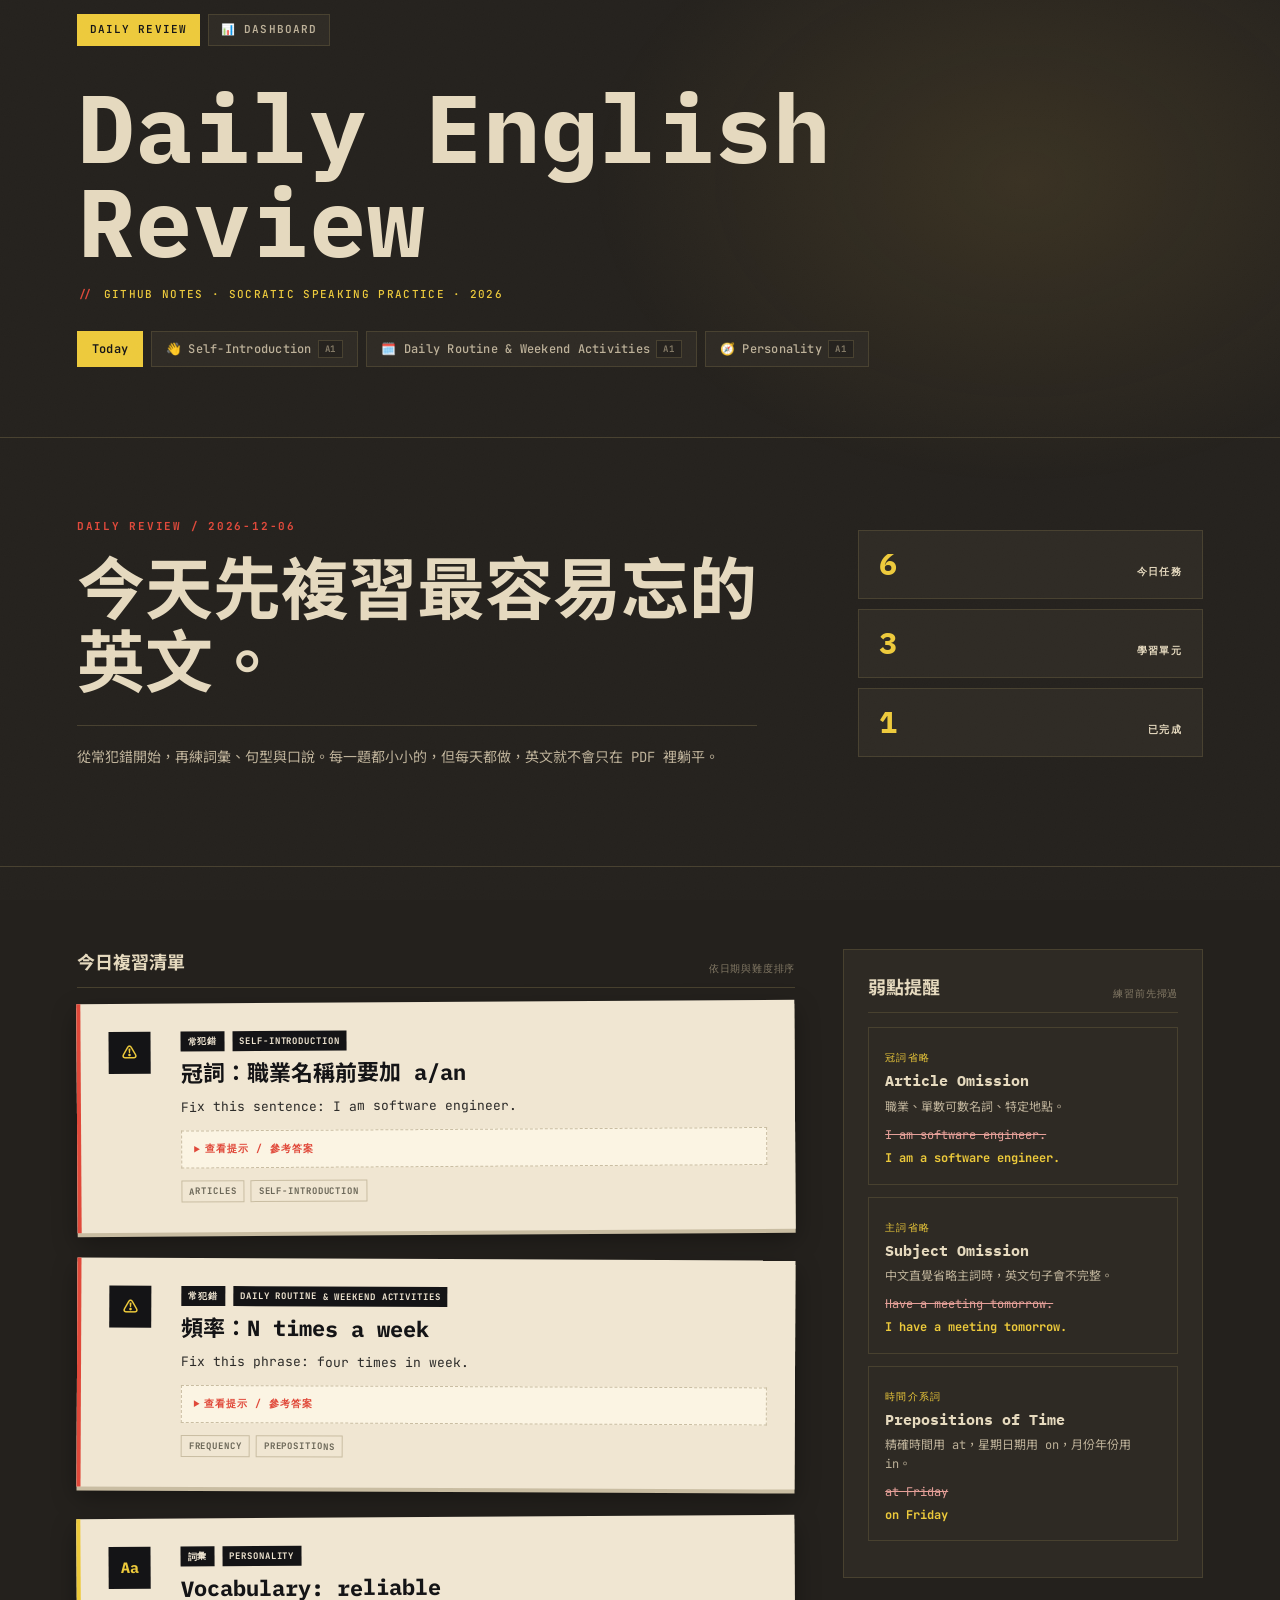
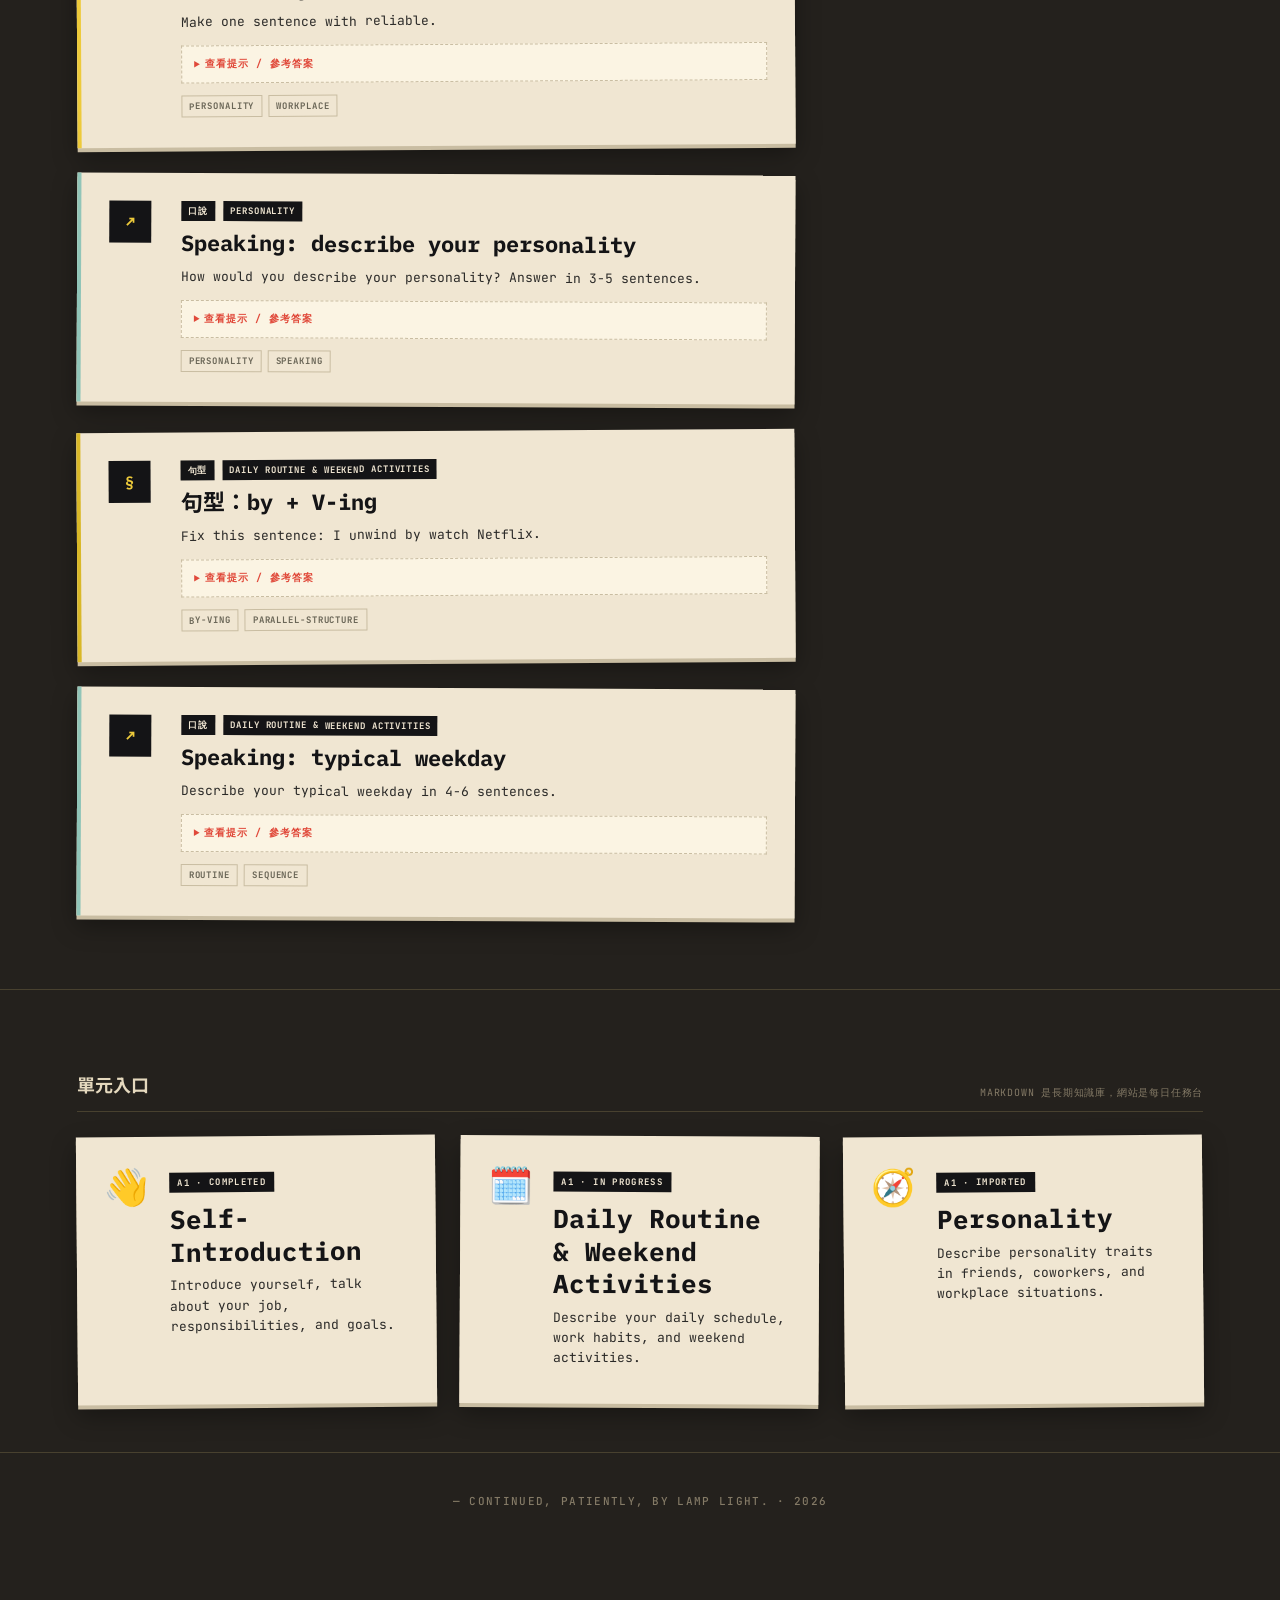
==== commit 81db3390: "Optimize English review system" ====
--- a/index.html
+++ b/index.html
@@ -3,7 +3,7 @@
 <head>
   <meta charset="UTF-8">
   <meta name="viewport" content="width=device-width, initial-scale=1.0">
-  <title>English Speaking Practice — Yu Mark</title>
+  <title>Daily English Review — Yu Mark</title>
   <link rel="stylesheet" href="css/style.css">
   <link rel="icon" href="data:image/svg+xml,<svg xmlns='http://www.w3.org/2000/svg' viewBox='0 0 100 100'><text y='.9em' font-size='90'>📚</text></svg>">
 </head>
@@ -11,11 +11,11 @@
   <div class="app">
     <header class="site-header">
       <nav class="top-nav">
-        <a href="index.html" class="active">📚 Practice App</a>
+        <a href="index.html" class="active">Daily Review</a>
         <a href="dashboard.html">📊 Dashboard</a>
       </nav>
-      <h1>English Speaking Practice</h1>
-      <p class="subtitle">ESL A1 · Prepared by Kiddy · 2026</p>
+      <h1>Daily English Review</h1>
+      <p class="subtitle">GitHub notes · Socratic speaking practice · 2026</p>
       <nav id="nav"></nav>
     </header>
     <main id="content">
--- a/css/style.css
+++ b/css/style.css
@@ -96,9 +96,9 @@
 }
 
 .app {
-  max-width: 1100px;
-  margin: 0 auto;
-  padding: 40px 28px 80px;
+  max-width: none;
+  margin: 0;
+  padding: 0 0 80px;
   position: relative;
   z-index: 1;
 }
@@ -108,8 +108,8 @@
 /* ═══════════════════════════════ */
 
 .site-header {
-  padding-bottom: 28px;
-  margin-bottom: 36px;
+  padding: 14px 6vw 70px;
+  margin-bottom: 0;
   border-bottom: 1px solid var(--desk-edge);
   position: relative;
 }
@@ -117,11 +117,12 @@
 .site-header h1 {
   font-family: var(--font-heading);
   font-weight: 700;
-  font-size: clamp(26px, 4vw, 40px);
-  line-height: 1.1;
-  letter-spacing: -0.035em;
+  font-size: 96px;
+  line-height: 0.98;
+  letter-spacing: 0;
   color: var(--text);
-  margin-bottom: 8px;
+  margin: 34px 0 18px;
+  max-width: 950px;
 }
 
 .site-header .subtitle {
@@ -182,7 +183,8 @@
   display: flex;
   flex-wrap: wrap;
   gap: 8px;
-  margin-top: 8px;
+  margin-top: 28px;
+  max-width: 980px;
 }
 
 .nav-btn {
@@ -233,6 +235,293 @@
 /* HOME GRID — Unit Cards          */
 /* ═══════════════════════════════ */
 
+.daily-hero {
+  display: grid;
+  grid-template-columns: minmax(0, 1.35fr) minmax(260px, 0.65fr);
+  gap: 64px;
+  align-items: end;
+  margin: 0;
+  padding: 80px 6vw 96px;
+  background: transparent;
+  color: var(--text);
+  box-shadow: none;
+  position: relative;
+  border-bottom: 1px solid var(--desk-edge);
+}
+
+.daily-hero::before {
+  display: none;
+}
+
+.kicker {
+  font-family: var(--font-mono);
+  font-size: 11px;
+  font-weight: 700;
+  letter-spacing: 0.16em;
+  text-transform: uppercase;
+  color: var(--pen);
+  margin-bottom: 16px;
+}
+
+.daily-hero h2 {
+  font-family: var(--font-heading);
+  font-size: 68px;
+  line-height: 1.08;
+  letter-spacing: 0;
+  max-width: 900px;
+  margin-bottom: 26px;
+  color: var(--text);
+}
+
+.daily-hero p:not(.kicker) {
+  color: var(--text-secondary);
+  max-width: 680px;
+  font-size: 14px;
+  line-height: 1.7;
+  border-top: 1px solid var(--desk-edge);
+  padding-top: 20px;
+}
+
+.daily-stats {
+  display: grid;
+  gap: 10px;
+  align-self: center;
+}
+
+.daily-stats div {
+  display: flex;
+  justify-content: space-between;
+  align-items: baseline;
+  gap: 16px;
+  padding: 18px 20px;
+  background: var(--desk-soft);
+  color: var(--text);
+  border: 1px solid var(--desk-edge);
+}
+
+.daily-stats strong {
+  font-family: var(--font-heading);
+  font-size: 30px;
+  line-height: 1;
+  color: var(--highlight);
+}
+
+.daily-stats span {
+  font-family: var(--font-mono);
+  font-size: 10px;
+  font-weight: 700;
+  letter-spacing: 0.14em;
+  text-transform: uppercase;
+}
+
+.review-layout {
+  display: grid;
+  grid-template-columns: minmax(0, 1fr) minmax(280px, 360px);
+  gap: 48px;
+  align-items: start;
+  padding: 82px 6vw 72px;
+  margin-bottom: 0;
+  border-bottom: 1px solid var(--desk-edge);
+}
+
+.panel-heading {
+  display: flex;
+  justify-content: space-between;
+  gap: 16px;
+  align-items: end;
+  margin-bottom: 14px;
+  padding-bottom: 10px;
+  border-bottom: 1px solid var(--desk-edge);
+}
+
+.panel-heading span {
+  font-family: var(--font-heading);
+  font-size: 18px;
+  font-weight: 700;
+  color: var(--text);
+}
+
+.panel-heading small {
+  font-family: var(--font-mono);
+  font-size: 10px;
+  color: var(--text-dim);
+  letter-spacing: 0.08em;
+  text-transform: uppercase;
+  text-align: right;
+}
+
+.review-list {
+  display: grid;
+  gap: 28px;
+}
+
+.review-card {
+  display: grid;
+  grid-template-columns: 54px minmax(0, 1fr);
+  gap: 18px;
+  padding: 28px 28px 30px;
+  background: var(--paper);
+  color: var(--ink);
+  box-shadow: var(--shadow);
+  border-left: 4px solid var(--highlight);
+  transition: transform 0.35s cubic-bezier(0.2, 0.7, 0.2, 1), box-shadow 0.35s ease;
+}
+
+.review-card:nth-child(odd) { transform: rotate(-0.35deg); }
+.review-card:nth-child(even) { transform: rotate(0.25deg); }
+.review-card:hover {
+  transform: translateY(-6px) rotate(0) !important;
+  box-shadow: var(--shadow-lg), 0 0 60px rgba(237, 202, 59, 0.12);
+}
+
+.review-card.mistake { border-left-color: var(--pen); }
+.review-card.speaking { border-left-color: #91C5B8; }
+.review-card.pattern { border-left-color: var(--highlight-deep); }
+
+.review-icon {
+  width: 42px;
+  height: 42px;
+  display: grid;
+  place-items: center;
+  background: var(--ink);
+  color: var(--highlight);
+  font-family: var(--font-heading);
+  font-weight: 800;
+  font-size: 15px;
+}
+
+.review-content {
+  min-width: 0;
+}
+
+.review-meta {
+  display: flex;
+  flex-wrap: wrap;
+  gap: 8px;
+  margin-bottom: 8px;
+}
+
+.review-meta span,
+.tag-row span {
+  font-family: var(--font-mono);
+  font-size: 9px;
+  font-weight: 700;
+  letter-spacing: 0.1em;
+  text-transform: uppercase;
+  padding: 3px 7px;
+  background: var(--ink);
+  color: var(--paper);
+}
+
+.review-card h3 {
+  font-family: var(--font-heading);
+  font-size: 22px;
+  line-height: 1.25;
+  margin-bottom: 10px;
+  letter-spacing: 0;
+}
+
+.review-card p {
+  font-size: 13px;
+  line-height: 1.6;
+  color: var(--ink-soft);
+  overflow-wrap: anywhere;
+}
+
+.review-card details {
+  margin-top: 12px;
+  padding: 10px 12px;
+  background: var(--paper-bright);
+  border: 1px dashed var(--paper-edge);
+}
+
+.review-card summary {
+  cursor: pointer;
+  font-family: var(--font-mono);
+  font-size: 10px;
+  font-weight: 700;
+  letter-spacing: 0.1em;
+  text-transform: uppercase;
+  color: var(--pen);
+}
+
+.review-card details div {
+  margin-top: 8px;
+  font-size: 13px;
+  line-height: 1.55;
+  color: var(--ink);
+}
+
+.tag-row {
+  display: flex;
+  flex-wrap: wrap;
+  gap: 6px;
+  margin-top: 12px;
+}
+
+.tag-row span {
+  background: transparent;
+  color: var(--ink-light);
+  border: 1px solid var(--paper-edge);
+}
+
+.review-side {
+  position: sticky;
+  top: 28px;
+  background: var(--desk-soft);
+  border: 1px solid var(--desk-edge);
+  padding: 24px;
+}
+
+.mistake-strip {
+  padding: 16px;
+  margin-bottom: 12px;
+  background: var(--desk-soft);
+  border: 1px solid var(--desk-edge);
+}
+
+.mistake-strip > span {
+  font-family: var(--font-mono);
+  font-size: 10px;
+  color: var(--highlight);
+  letter-spacing: 0.12em;
+  text-transform: uppercase;
+}
+
+.mistake-strip h3 {
+  margin: 4px 0 7px;
+  font-family: var(--font-heading);
+  font-size: 15px;
+  line-height: 1.25;
+}
+
+.mistake-strip p {
+  font-size: 12px;
+  line-height: 1.55;
+  color: var(--text-secondary);
+  margin-bottom: 10px;
+}
+
+.mistake-strip div {
+  display: grid;
+  gap: 6px;
+  font-size: 12px;
+  line-height: 1.45;
+}
+
+.mistake-strip del {
+  color: #E6A099;
+}
+
+.mistake-strip strong {
+  color: var(--highlight);
+}
+
+.unit-library {
+  padding: 82px 6vw 0;
+  margin-top: 0;
+}
+
 .home-grid {
   display: grid;
   grid-template-columns: repeat(auto-fit, minmax(320px, 1fr));
@@ -243,7 +532,7 @@
 .unit-card {
   background: var(--paper);
   color: var(--ink);
-  padding: 28px 26px;
+  padding: 32px 28px 36px;
   cursor: pointer;
   display: flex;
   gap: 20px;
@@ -285,9 +574,9 @@
 .unit-card h3 {
   font-family: var(--font-heading);
   font-weight: 700;
-  font-size: 19px;
+  font-size: 26px;
   line-height: 1.25;
-  letter-spacing: -0.02em;
+  letter-spacing: 0;
   color: var(--ink);
   margin-bottom: 8px;
 }
@@ -308,6 +597,7 @@
   display: flex;
   flex-direction: column;
   gap: 20px;
+  padding: 72px 6vw 0;
 }
 
 .back-btn {
@@ -339,9 +629,9 @@
 .unit-header h2 {
   font-family: var(--font-heading);
   font-weight: 700;
-  font-size: clamp(26px, 3.5vw, 36px);
+  font-size: 36px;
   line-height: 1.1;
-  letter-spacing: -0.03em;
+  letter-spacing: 0;
   color: var(--text);
   margin-bottom: 8px;
 }
@@ -353,6 +643,44 @@
   letter-spacing: 0.12em;
   text-transform: uppercase;
   color: var(--highlight);
+}
+
+.notes-link {
+  display: inline-block;
+  margin-top: 12px;
+  font-family: var(--font-mono);
+  font-size: 10px;
+  font-weight: 700;
+  letter-spacing: 0.12em;
+  text-transform: uppercase;
+  color: var(--highlight);
+  text-decoration: none;
+  border-bottom: 1px solid var(--highlight);
+}
+
+.notes-link:hover {
+  color: var(--pen);
+  border-color: var(--pen);
+}
+
+.unit-review-strip {
+  display: flex;
+  flex-wrap: wrap;
+  gap: 8px;
+  margin-bottom: 8px;
+}
+
+.unit-review-strip button {
+  font-family: var(--font-mono);
+  font-size: 10px;
+  font-weight: 700;
+  letter-spacing: 0.1em;
+  text-transform: uppercase;
+  padding: 7px 10px;
+  color: var(--ink);
+  background: var(--highlight);
+  border: 0;
+  cursor: pointer;
 }
 
 /* ═══════════════════════════════ */
@@ -388,7 +716,7 @@
   font-weight: 700;
   font-size: 18px;
   line-height: 1.2;
-  letter-spacing: -0.02em;
+  letter-spacing: 0;
   color: var(--ink);
 }
 
@@ -494,7 +822,7 @@
   font-weight: 700;
   color: var(--ink);
   font-size: 14px;
-  letter-spacing: -0.01em;
+  letter-spacing: 0;
 }
 
 .vocab-chinese {
@@ -652,7 +980,7 @@
   line-height: 1.4;
   color: var(--ink);
   margin-bottom: 10px;
-  letter-spacing: -0.01em;
+  letter-spacing: 0;
 }
 
 .qa-hint {
@@ -690,7 +1018,7 @@
   font-size: 16px;
   color: var(--pen);
   margin: 20px 0 12px;
-  letter-spacing: -0.01em;
+  letter-spacing: 0;
 }
 
 .scenario-name:first-child { margin-top: 0; }
@@ -784,7 +1112,7 @@
   font-size: 14px;
   color: var(--ink);
   margin-bottom: 6px;
-  letter-spacing: -0.01em;
+  letter-spacing: 0;
 }
 
 .note-detail {
@@ -822,7 +1150,7 @@
   padding: 4px 8px;
   display: inline-block;
   margin-bottom: 10px;
-  letter-spacing: -0.01em;
+  letter-spacing: 0;
 }
 
 .phrase-question {
@@ -860,7 +1188,7 @@
   font-size: 16px;
   color: var(--ink);
   margin-bottom: 4px;
-  letter-spacing: -0.015em;
+  letter-spacing: 0;
 }
 
 .grammar-usage {
@@ -915,7 +1243,7 @@
   font-size: 14px;
   color: var(--pen);
   margin-bottom: 10px;
-  letter-spacing: -0.01em;
+  letter-spacing: 0;
 }
 
 .convo-question::before { content: 'Q: '; color: var(--ink-light); }
@@ -1053,9 +1381,64 @@
 /* ═══════════════════════════════ */
 
 @media (max-width: 700px) {
-  .app { padding: 24px 16px 60px; }
-  .site-header h1 { font-size: 24px; }
-  .unit-header h2 { font-size: 22px; }
+  .app { padding: 0 0 56px; }
+  .site-header {
+    padding: 14px 20px 42px;
+  }
+  .site-header h1 {
+    font-size: 42px;
+    max-width: 320px;
+  }
+  nav#nav {
+    gap: 6px;
+  }
+  .nav-btn {
+    max-width: 100%;
+    white-space: normal;
+    text-align: left;
+  }
+  .daily-hero {
+    grid-template-columns: 1fr;
+    gap: 28px;
+    padding: 44px 20px 54px;
+  }
+  .daily-hero h2 {
+    font-size: 38px;
+  }
+  .daily-stats div {
+    padding: 12px 14px;
+  }
+  .review-layout {
+    grid-template-columns: 1fr;
+    padding: 48px 20px 52px;
+    gap: 28px;
+  }
+  .review-side {
+    position: static;
+  }
+  .panel-heading {
+    align-items: start;
+    flex-direction: column;
+    gap: 4px;
+  }
+  .panel-heading small {
+    text-align: left;
+  }
+  .review-card {
+    grid-template-columns: 1fr;
+    padding: 22px 20px 24px;
+  }
+  .review-icon {
+    width: 38px;
+    height: 38px;
+  }
+  .unit-library {
+    padding: 50px 20px 0;
+  }
+  .unit-view {
+    padding: 44px 20px 0;
+  }
+  .unit-header h2 { font-size: 30px; }
   .vocab-table { font-size: 12px; }
   .vocab-table th, .vocab-table td { padding: 8px 10px; }
   .tip-card { grid-template-columns: 1fr; gap: 6px; }
